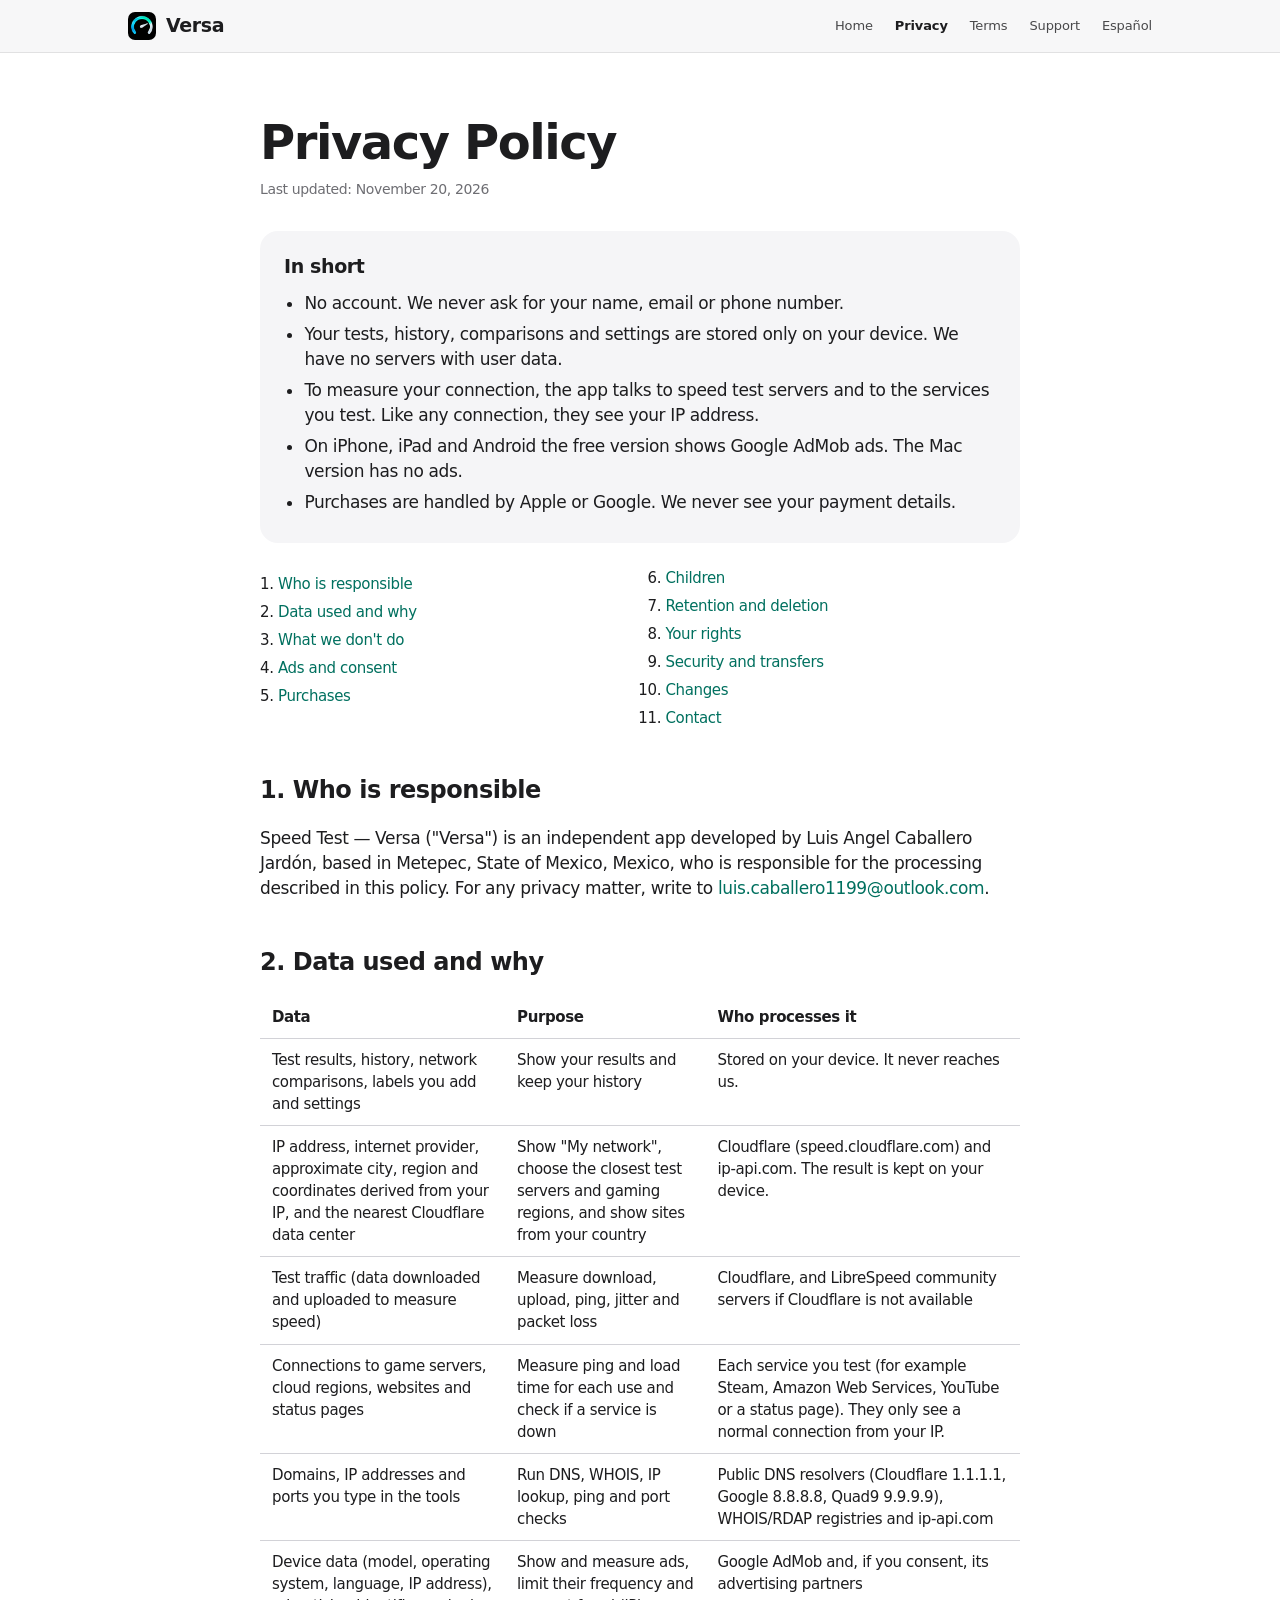
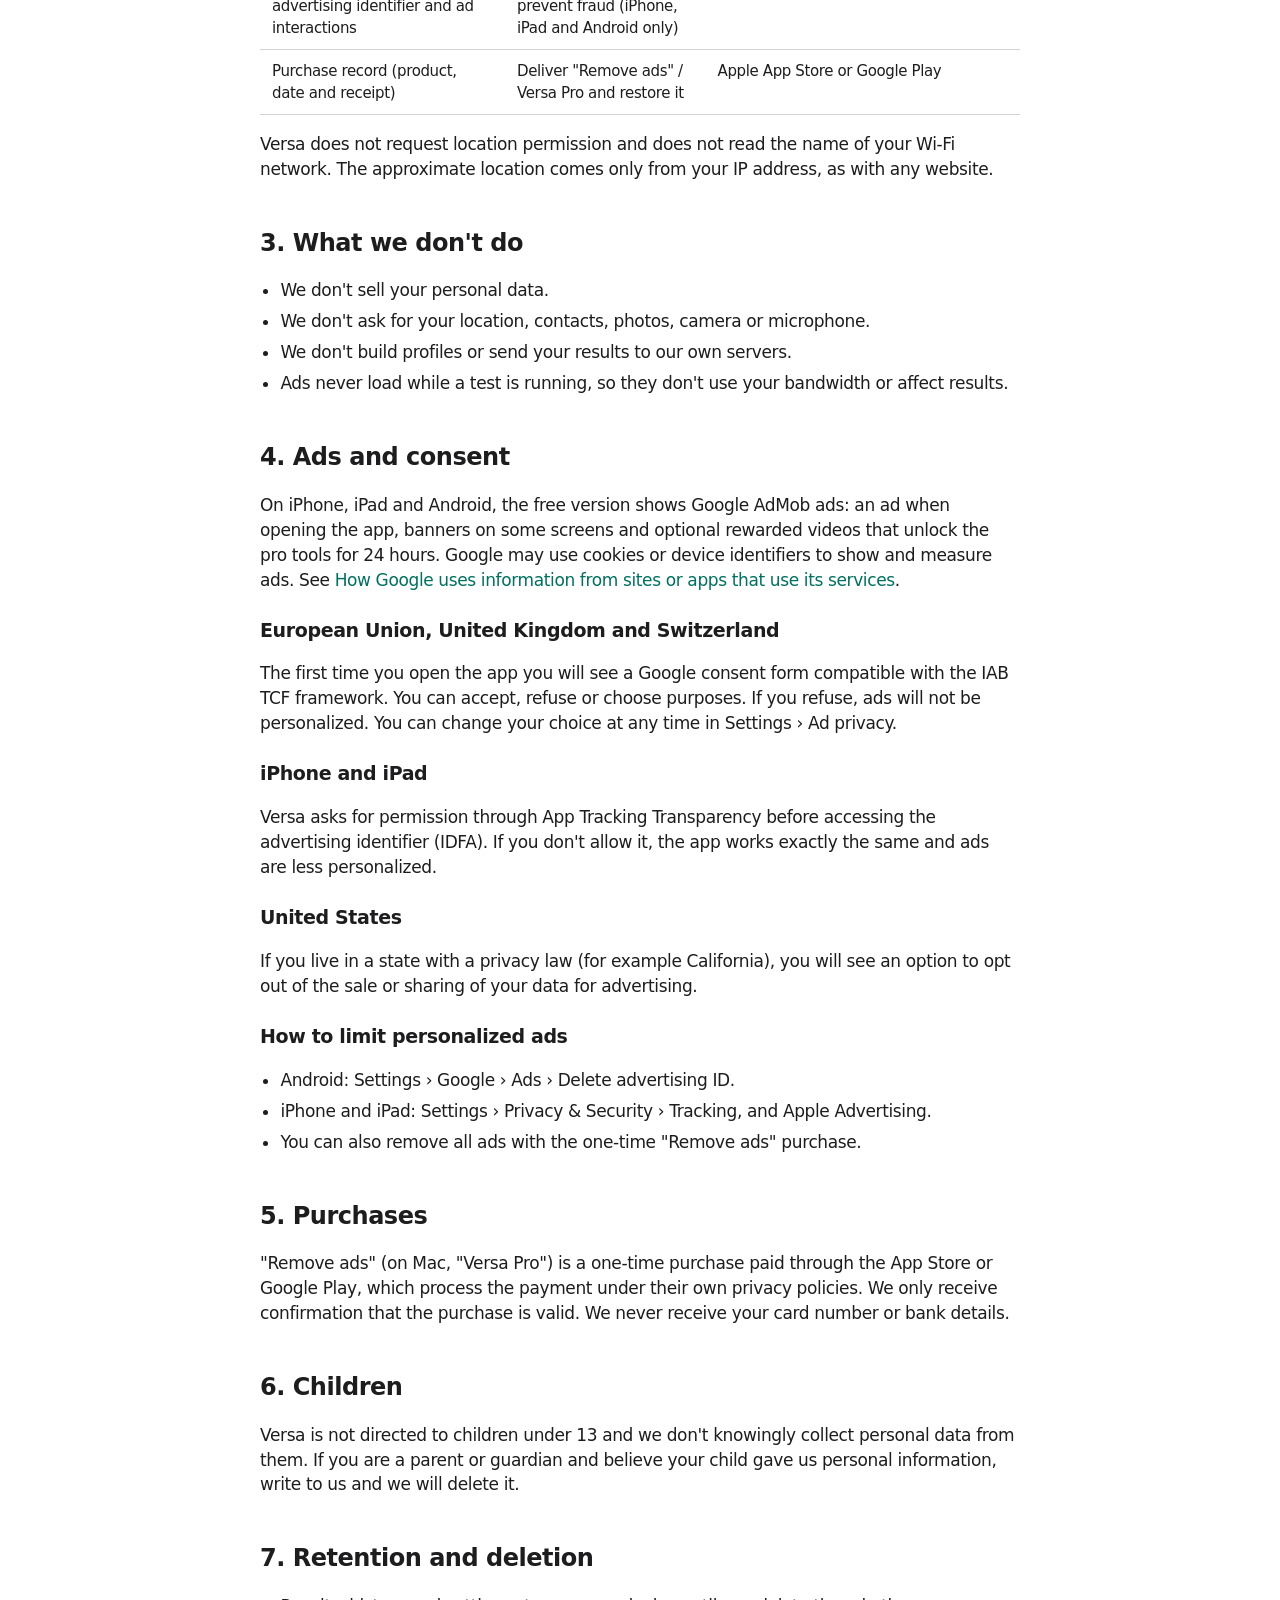
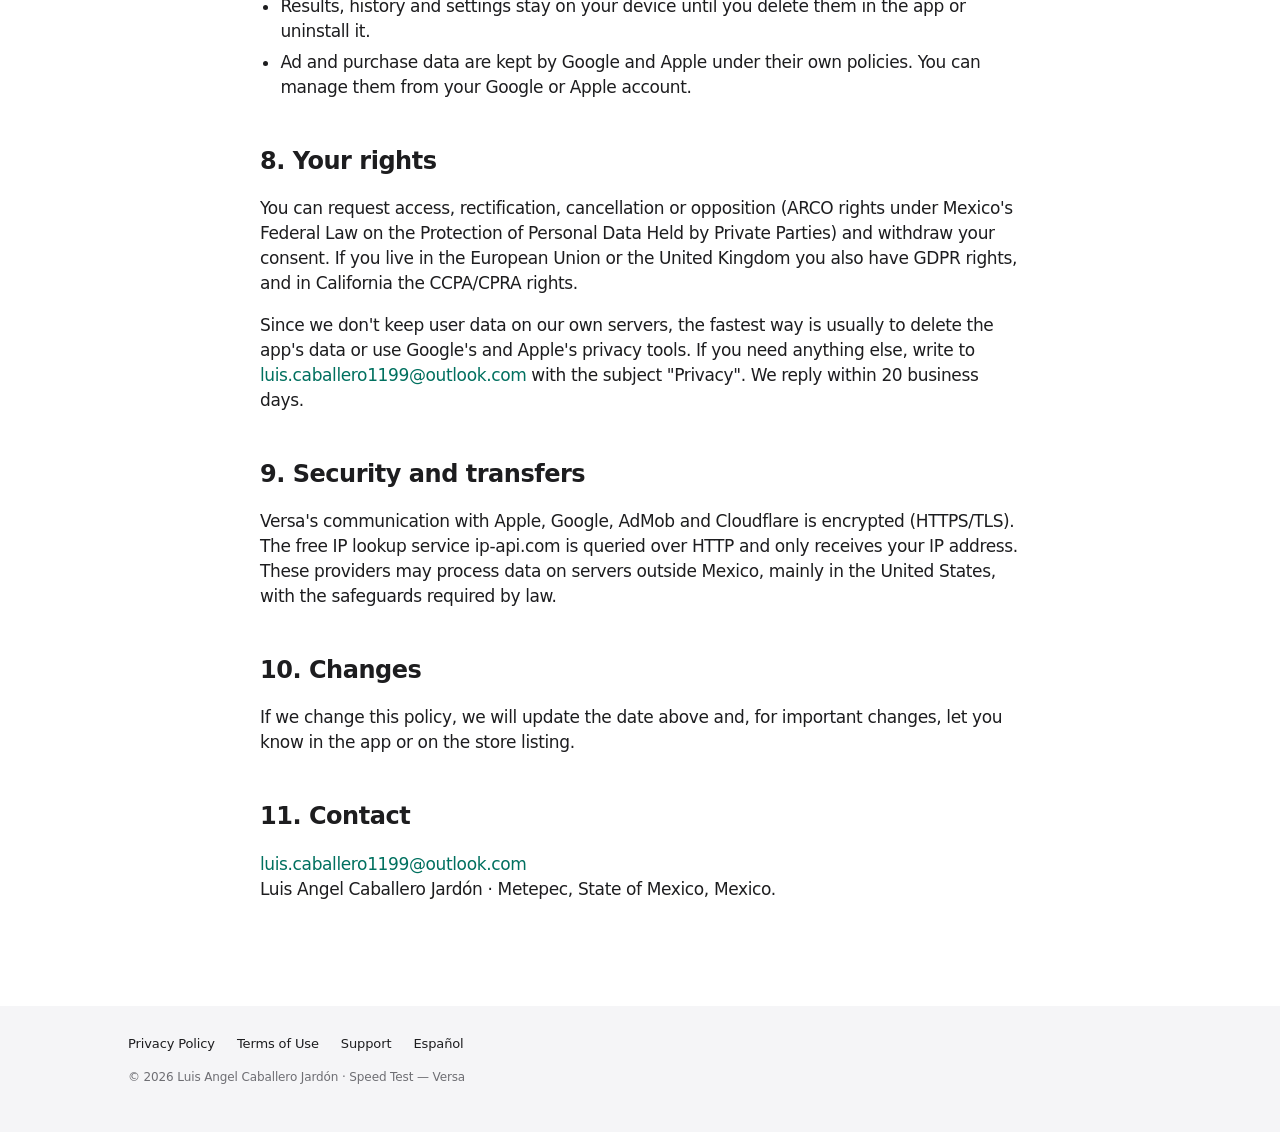
==== privacy.html @ a2a3d4ef "Sitio web de Speed Test — Versa: portada, privacidad, términos y soporte (EN/ES) Co-Authored-By: Cla" ====
<!DOCTYPE html>
<html lang="en">
<head>
  <meta charset="utf-8">
  <meta name="viewport" content="width=device-width, initial-scale=1, viewport-fit=cover">
  <meta name="color-scheme" content="light dark">
  <title>Privacy Policy · Speed Test — Versa</title>
  <meta name="description" content="What data Speed Test — Versa uses, why, who processes it and how to exercise your rights.">
  <link rel="canonical" href="https://llcaballeroll.github.io/Speed_test_versa_web/privacy.html">
  <link rel="alternate" hreflang="en" href="https://llcaballeroll.github.io/Speed_test_versa_web/privacy.html">
  <link rel="alternate" hreflang="es" href="https://llcaballeroll.github.io/Speed_test_versa_web/es/privacy.html">
  <link rel="icon" type="image/png" sizes="32x32" href="assets/img/icon-32.png">
  <link rel="apple-touch-icon" href="assets/img/icon-180.png">
  <link rel="stylesheet" href="css/styles.css">
</head>
<body>
  <a class="skip-link" href="#main">Skip to content</a>
  <header class="nav">
    <nav class="wrap nav-inner" aria-label="Main">
      <a class="brand" href="./"><img src="assets/img/icon-180.png" alt="" width="28" height="28">Versa</a>
      <div class="nav-links">
        <a href="./">Home</a>
        <a href="privacy.html" aria-current="page">Privacy</a>
        <a href="terms.html">Terms</a>
        <a href="support.html">Support</a>
        <a href="es/privacy.html" hreflang="es" lang="es">Español</a>
      </div>
    </nav>
  </header>

  <main id="main" class="doc">
    <div class="wrap">
      <h1>Privacy Policy</h1>
      <p class="updated">Last updated: November 20, 2026</p>

      <section class="summary" aria-labelledby="sum">
        <h2 id="sum">In short</h2>
        <ul>
          <li>No account. We never ask for your name, email or phone number.</li>
          <li>Your tests, history, comparisons and settings are stored only on your device. We have no servers with user data.</li>
          <li>To measure your connection, the app talks to speed test servers and to the services you test. Like any connection, they see your IP address.</li>
          <li>On iPhone, iPad and Android the free version shows Google AdMob ads. The Mac version has no ads.</li>
          <li>Purchases are handled by Apple or Google. We never see your payment details.</li>
        </ul>
      </section>

      <nav class="toc" aria-label="Contents">
        <ol>
          <li><a href="#who">Who is responsible</a></li>
          <li><a href="#data">Data used and why</a></li>
          <li><a href="#not">What we don't do</a></li>
          <li><a href="#ads">Ads and consent</a></li>
          <li><a href="#buy">Purchases</a></li>
          <li><a href="#kids">Children</a></li>
          <li><a href="#keep">Retention and deletion</a></li>
          <li><a href="#rights">Your rights</a></li>
          <li><a href="#security">Security and transfers</a></li>
          <li><a href="#changes">Changes</a></li>
          <li><a href="#contact">Contact</a></li>
        </ol>
      </nav>

      <h2 id="who">1. Who is responsible</h2>
      <p>Speed Test — Versa ("Versa") is an independent app developed by Luis Angel Caballero Jardón, based in Metepec, State of Mexico, Mexico, who is responsible for the processing described in this policy. For any privacy matter, write to <a href="mailto:luis.caballero1199@outlook.com">luis.caballero1199@outlook.com</a>.</p>

      <h2 id="data">2. Data used and why</h2>
      <div class="table-scroll">
        <table>
          <thead><tr><th scope="col">Data</th><th scope="col">Purpose</th><th scope="col">Who processes it</th></tr></thead>
          <tbody>
            <tr><td>Test results, history, network comparisons, labels you add and settings</td><td>Show your results and keep your history</td><td>Stored on your device. It never reaches us.</td></tr>
            <tr><td>IP address, internet provider, approximate city, region and coordinates derived from your IP, and the nearest Cloudflare data center</td><td>Show "My network", choose the closest test servers and gaming regions, and show sites from your country</td><td>Cloudflare (speed.cloudflare.com) and ip-api.com. The result is kept on your device.</td></tr>
            <tr><td>Test traffic (data downloaded and uploaded to measure speed)</td><td>Measure download, upload, ping, jitter and packet loss</td><td>Cloudflare, and LibreSpeed community servers if Cloudflare is not available</td></tr>
            <tr><td>Connections to game servers, cloud regions, websites and status pages</td><td>Measure ping and load time for each use and check if a service is down</td><td>Each service you test (for example Steam, Amazon Web Services, YouTube or a status page). They only see a normal connection from your IP.</td></tr>
            <tr><td>Domains, IP addresses and ports you type in the tools</td><td>Run DNS, WHOIS, IP lookup, ping and port checks</td><td>Public DNS resolvers (Cloudflare 1.1.1.1, Google 8.8.8.8, Quad9 9.9.9.9), WHOIS/RDAP registries and ip-api.com</td></tr>
            <tr><td>Device data (model, operating system, language, IP address), advertising identifier and ad interactions</td><td>Show and measure ads, limit their frequency and prevent fraud (iPhone, iPad and Android only)</td><td>Google AdMob and, if you consent, its advertising partners</td></tr>
            <tr><td>Purchase record (product, date and receipt)</td><td>Deliver "Remove ads" / Versa Pro and restore it</td><td>Apple App Store or Google Play</td></tr>
          </tbody>
        </table>
      </div>
      <p>Versa does not request location permission and does not read the name of your Wi-Fi network. The approximate location comes only from your IP address, as with any website.</p>

      <h2 id="not">3. What we don't do</h2>
      <ul>
        <li>We don't sell your personal data.</li>
        <li>We don't ask for your location, contacts, photos, camera or microphone.</li>
        <li>We don't build profiles or send your results to our own servers.</li>
        <li>Ads never load while a test is running, so they don't use your bandwidth or affect results.</li>
      </ul>

      <h2 id="ads">4. Ads and consent</h2>
      <p>On iPhone, iPad and Android, the free version shows Google AdMob ads: an ad when opening the app, banners on some screens and optional rewarded videos that unlock the pro tools for 24 hours. Google may use cookies or device identifiers to show and measure ads. See <a href="https://policies.google.com/technologies/partner-sites" rel="noopener">How Google uses information from sites or apps that use its services</a>.</p>
      <h3>European Union, United Kingdom and Switzerland</h3>
      <p>The first time you open the app you will see a Google consent form compatible with the IAB TCF framework. You can accept, refuse or choose purposes. If you refuse, ads will not be personalized. You can change your choice at any time in Settings › Ad privacy.</p>
      <h3>iPhone and iPad</h3>
      <p>Versa asks for permission through App Tracking Transparency before accessing the advertising identifier (IDFA). If you don't allow it, the app works exactly the same and ads are less personalized.</p>
      <h3>United States</h3>
      <p>If you live in a state with a privacy law (for example California), you will see an option to opt out of the sale or sharing of your data for advertising.</p>
      <h3>How to limit personalized ads</h3>
      <ul>
        <li>Android: Settings › Google › Ads › Delete advertising ID.</li>
        <li>iPhone and iPad: Settings › Privacy &amp; Security › Tracking, and Apple Advertising.</li>
        <li>You can also remove all ads with the one-time "Remove ads" purchase.</li>
      </ul>

      <h2 id="buy">5. Purchases</h2>
      <p>"Remove ads" (on Mac, "Versa Pro") is a one-time purchase paid through the App Store or Google Play, which process the payment under their own privacy policies. We only receive confirmation that the purchase is valid. We never receive your card number or bank details.</p>

      <h2 id="kids">6. Children</h2>
      <p>Versa is not directed to children under 13 and we don't knowingly collect personal data from them. If you are a parent or guardian and believe your child gave us personal information, write to us and we will delete it.</p>

      <h2 id="keep">7. Retention and deletion</h2>
      <ul>
        <li>Results, history and settings stay on your device until you delete them in the app or uninstall it.</li>
        <li>Ad and purchase data are kept by Google and Apple under their own policies. You can manage them from your Google or Apple account.</li>
      </ul>

      <h2 id="rights">8. Your rights</h2>
      <p>You can request access, rectification, cancellation or opposition (ARCO rights under Mexico's Federal Law on the Protection of Personal Data Held by Private Parties) and withdraw your consent. If you live in the European Union or the United Kingdom you also have GDPR rights, and in California the CCPA/CPRA rights.</p>
      <p>Since we don't keep user data on our own servers, the fastest way is usually to delete the app's data or use Google's and Apple's privacy tools. If you need anything else, write to <a href="mailto:luis.caballero1199@outlook.com?subject=Privacy%20Versa">luis.caballero1199@outlook.com</a> with the subject "Privacy". We reply within 20 business days.</p>

      <h2 id="security">9. Security and transfers</h2>
      <p>Versa's communication with Apple, Google, AdMob and Cloudflare is encrypted (HTTPS/TLS). The free IP lookup service ip-api.com is queried over HTTP and only receives your IP address. These providers may process data on servers outside Mexico, mainly in the United States, with the safeguards required by law.</p>

      <h2 id="changes">10. Changes</h2>
      <p>If we change this policy, we will update the date above and, for important changes, let you know in the app or on the store listing.</p>

      <h2 id="contact">11. Contact</h2>
      <p><a href="mailto:luis.caballero1199@outlook.com">luis.caballero1199@outlook.com</a><br>Luis Angel Caballero Jardón · Metepec, State of Mexico, Mexico.</p>
    </div>
  </main>

  <footer class="footer">
    <div class="wrap">
      <div class="footer-links">
        <a href="privacy.html">Privacy Policy</a>
        <a href="terms.html">Terms of Use</a>
        <a href="support.html">Support</a>
        <a href="es/privacy.html" hreflang="es" lang="es">Español</a>
      </div>
      <p>© 2026 Luis Angel Caballero Jardón · Speed Test — Versa</p>
    </div>
  </footer>
</body>
</html>
---- css/styles.css ----
/* Speed Test — Versa · sitio web
   Chasis inspirado en apple.com: mosaicos a todo lo ancho que alternan claro y oscuro,
   tipografía del sistema (SF Pro en Apple) con tracking negativo en titulares,
   un solo color de acción (el turquesa de la app) y la app como "producto". */

:root {
  color-scheme: light dark;

  /* Tonos crudos */
  --white: #ffffff;
  --parchment: #f5f5f7;
  --ink: #1d1d1f;
  --ink-muted: #6e6e73;      /* 4.9:1 sobre blanco */
  --hairline: #d2d2d7;
  --black: #000000;
  --tile: #161617;
  --tile-2: #1d1d1f;
  --on-dark: #f5f5f7;
  --on-dark-muted: #a1a1a6;  /* 7.6:1 sobre negro */
  --teal-light: #00705f;     /* 6.0:1 sobre blanco, 5.5:1 sobre parchment */
  --teal-dark: #34e0c8;      /* 12:1 sobre negro */

  /* Superficies de la página (cambian con el tema del sistema) */
  --bg: var(--white);
  --bg-alt: var(--parchment);
  --text: var(--ink);
  --text-muted: var(--ink-muted);
  --accent: var(--teal-light);
  --line: var(--hairline);
  --nav-bg: rgb(245 245 247 / 0.8);

  @media (prefers-color-scheme: dark) {
    --bg: var(--black);
    --bg-alt: var(--tile);
    --text: var(--on-dark);
    --text-muted: var(--on-dark-muted);
    --accent: var(--teal-dark);
    --line: #424245;
    --nav-bg: rgb(22 22 23 / 0.8);
  }

  --font: system-ui, -apple-system, BlinkMacSystemFont, "SF Pro Text", "Segoe UI", Inter, Roboto, sans-serif;
  --radius-card: 18px;
  --wrap: 1024px;

  accent-color: var(--accent);
  scrollbar-color: color-mix(in srgb, var(--text) 40%, transparent) transparent;
}

*, *::before, *::after { box-sizing: border-box; }

html {
  -webkit-text-size-adjust: 100%;
  text-size-adjust: 100%;
}

body {
  margin: 0;
  font-family: var(--font);
  font-size: 17px;
  line-height: 1.47;
  letter-spacing: -0.022em;
  background: var(--bg);
  color: var(--text);
  -webkit-font-smoothing: antialiased;
}

img { max-width: 100%; height: auto; display: block; }
a { color: var(--accent); text-decoration: none; }
a:hover { text-decoration: underline; }
:focus-visible { outline: 2px solid var(--accent); outline-offset: 3px; border-radius: 6px; }

.skip-link {
  position: absolute; left: 12px; top: -60px; z-index: 100;
  background: var(--text); color: var(--bg); padding: 10px 16px; border-radius: 8px;
}
.skip-link:focus { top: 12px; }

.visually-hidden {
  position: absolute !important; width: 1px; height: 1px; overflow: hidden;
  clip-path: inset(50%); white-space: nowrap;
}

.wrap { width: min(100% - 32px, var(--wrap)); margin-inline: auto; }

/* ---------- Navegación: barra delgada con vidrio ---------- */
.nav {
  position: sticky; top: 0; z-index: 50;
  background: var(--nav-bg);
  backdrop-filter: saturate(180%) blur(20px);
  -webkit-backdrop-filter: saturate(180%) blur(20px);
  border-bottom: 1px solid color-mix(in srgb, var(--text) 10%, transparent);
}
.nav-inner { display: flex; align-items: center; gap: 20px; height: 52px; }
.brand { display: flex; align-items: center; gap: 10px; color: var(--text); font-weight: 600; font-size: 19px; letter-spacing: -0.02em; }
.brand:hover { text-decoration: none; }
.brand img { width: 28px; height: 28px; border-radius: 7px; }
.nav-links { display: flex; gap: 22px; margin-left: auto; font-size: 13px; letter-spacing: -0.01em; }
.nav-links a { color: var(--text); opacity: 0.8; }
.nav-links a:hover { opacity: 1; text-decoration: none; }
.nav-links a[aria-current="page"] { opacity: 1; font-weight: 600; }
.nav .btn { padding: 5px 14px; font-size: 13px; }
@media (max-width: 700px) {
  .nav-links { display: none; }
  .nav .btn { margin-left: auto; }
}

/* ---------- Botones: píldora de acción ---------- */
.btn {
  display: inline-flex; align-items: center; justify-content: center; gap: 8px;
  min-height: 44px; padding: 11px 22px; border-radius: 980px;
  background: var(--accent); color: var(--bg);
  font-size: 17px; font-weight: 400; letter-spacing: -0.01em;
  border: 1px solid var(--accent);
  transition: transform 0.15s ease, background-color 0.2s ease, color 0.2s ease;
  touch-action: manipulation;
}
.btn:hover { text-decoration: none; }
.btn:active { transform: scale(0.97); }
.btn.ghost { background: transparent; color: var(--accent); }
.btn.ghost:hover { background: var(--accent); color: var(--bg); }
.btn svg { width: 18px; height: 18px; flex: none; fill: currentColor; }
.btn[aria-disabled="true"] { opacity: 0.55; pointer-events: none; }
.nav .btn { min-height: 28px; }

.btn-row { display: flex; flex-wrap: wrap; gap: 12px; justify-content: center; margin-top: 28px; }
.soon { margin-top: 14px; font-size: 14px; color: var(--text-muted); }

/* ---------- Mosaicos ---------- */
.tile { padding: 88px 0 0; overflow: hidden; text-align: center; }
.tile.alt { background: var(--bg-alt); }
.tile.dark { background: var(--black); color: var(--on-dark); --text-muted: var(--on-dark-muted); --accent: var(--teal-dark); --bg: var(--black); color-scheme: dark; }
.tile.dark.tile-2 { background: var(--tile); --bg: var(--tile); }

.eyebrow { font-size: 17px; font-weight: 600; color: var(--accent); margin: 0 0 8px; letter-spacing: -0.01em; }
h1, h2, h3 { margin: 0; font-weight: 600; text-wrap: balance; }
.display { font-size: clamp(40px, 7vw, 80px); line-height: 1.05; letter-spacing: -0.035em; }
.headline { font-size: clamp(32px, 5vw, 56px); line-height: 1.07; letter-spacing: -0.03em; }
.lead { font-size: clamp(19px, 2.4vw, 24px); line-height: 1.35; color: var(--text-muted); margin: 16px auto 0; max-width: 40ch; text-wrap: pretty; letter-spacing: -0.015em; }

/* La app es el "producto": captura con esquinas de pantalla y la única sombra del sistema */
.screen {
  border-radius: clamp(22px, 4.2vw, 46px);
  box-shadow: rgb(0 0 0 / 0.22) 3px 5px 30px 0;
  border: 1px solid color-mix(in srgb, var(--text) 12%, transparent);
}
.tile.dark .screen { box-shadow: 0 0 0 1px rgb(255 255 255 / 0.08), 0 30px 80px rgb(52 224 200 / 0.12); }

.stage { margin: 56px auto 0; display: flex; justify-content: center; align-items: flex-end; gap: clamp(12px, 3vw, 36px); }
.stage .screen { width: min(36vw, 330px); }
.stage .screen.side { width: min(28vw, 270px); margin-bottom: 40px; }
.stage.crop { max-height: 620px; overflow: hidden; align-items: flex-start; mask-image: linear-gradient(#000 82%, transparent); -webkit-mask-image: linear-gradient(#000 82%, transparent); }
@media (max-width: 640px) {
  .stage .screen.side { display: none; }
  .stage .screen { width: min(78vw, 330px); }
}

/* Lista de usos con íconos */
.uses { list-style: none; padding: 0; margin: 40px auto 0; display: grid; grid-template-columns: repeat(auto-fit, minmax(150px, 1fr)); gap: 12px; max-width: 900px; }
.uses li { background: var(--bg); border-radius: var(--radius-card); padding: 20px 16px; text-align: left; }
.tile:not(.alt) .uses li { background: var(--bg-alt); }
.uses strong { display: block; font-size: 17px; }
.uses span { font-size: 14px; color: var(--text-muted); line-height: 1.4; display: block; margin-top: 4px; }
.uses .ico { font-size: 0; width: 28px; height: 28px; margin-bottom: 10px; color: var(--accent); }
.uses .ico svg { width: 28px; height: 28px; fill: none; stroke: currentColor; stroke-width: 1.8; stroke-linecap: round; stroke-linejoin: round; }

/* Pasos de comparar */
.steps { counter-reset: s; list-style: none; padding: 0; margin: 36px auto 0; display: grid; grid-template-columns: repeat(auto-fit, minmax(220px, 1fr)); gap: 24px; max-width: 900px; text-align: left; }
.steps li { counter-increment: s; }
.steps li::before { content: counter(s); display: grid; place-items: center; width: 32px; height: 32px; border-radius: 50%; background: var(--accent); color: var(--bg); font-weight: 600; font-size: 15px; margin-bottom: 10px; }
.steps strong { display: block; }
.steps span { color: var(--text-muted); font-size: 15px; }

/* Cifras */
.facts { display: grid; grid-template-columns: repeat(auto-fit, minmax(160px, 1fr)); gap: 28px; max-width: 900px; margin: 44px auto 0; }
.facts b { display: block; font-size: clamp(36px, 5vw, 52px); font-weight: 600; letter-spacing: -0.03em; line-height: 1.1; color: var(--accent); }
.facts span { color: var(--text-muted); font-size: 15px; }

/* Galería deslizable (scroll nativo con imán) */
.gallery { margin-top: 48px; padding-bottom: 88px; }
.gallery-track {
  display: flex; gap: 20px; overflow-x: auto; padding: 8px max(16px, (100vw - var(--wrap)) / 2) 24px;
  scroll-snap-type: x mandatory; scroll-padding-inline: max(16px, (100vw - var(--wrap)) / 2);
  overscroll-behavior-x: contain; scrollbar-width: thin;
}
.gallery-track:focus-visible { outline-offset: -4px; }
.gallery-track figure { margin: 0; flex: 0 0 auto; width: min(62vw, 260px); scroll-snap-align: start; }
.gallery-track figcaption { font-size: 14px; color: var(--text-muted); margin-top: 12px; text-align: left; }
@media (prefers-reduced-motion: no-preference) { .gallery-track { scroll-behavior: smooth; } }

/* Plataformas */
.devices { display: grid; grid-template-columns: repeat(auto-fit, minmax(240px, 1fr)); gap: 20px; max-width: 980px; margin: 44px auto 0; padding-bottom: 88px; }
.device { background: var(--bg); border-radius: var(--radius-card); padding: 28px 24px 0; overflow: hidden; display: flex; flex-direction: column; text-align: left; }
.tile:not(.alt) .device { background: var(--bg-alt); }
.device h3 { font-size: 24px; letter-spacing: -0.02em; }
.device p { margin: 6px 0 20px; color: var(--text-muted); font-size: 15px; }
.device img { margin-top: auto; border-radius: 14px 14px 0 0; box-shadow: rgb(0 0 0 / 0.16) 0 4px 24px; }

.tile > .wrap > .pad-b { padding-bottom: 88px; }
.privacy-points { list-style: none; padding: 0; margin: 36px auto 0; max-width: 760px; display: grid; gap: 14px; text-align: left; }
.privacy-points li { padding: 18px 20px; border-radius: var(--radius-card); background: var(--bg-alt); }
.tile.alt .privacy-points li { background: var(--bg); }

/* Aparición suave: el estado final es el visible; solo se anima si el usuario lo permite */
@media (prefers-reduced-motion: no-preference) {
  .js .reveal { opacity: 0; translate: 0 24px; transition: opacity 0.7s ease, translate 0.7s cubic-bezier(.2,.7,.2,1); }
  .js .reveal.visible { opacity: 1; translate: 0 0; }
}

/* ---------- Páginas de texto (legal / soporte) ---------- */
.doc { padding: 64px 0 88px; }
.doc .wrap { max-width: 760px; }
.doc h1 { font-size: clamp(36px, 5vw, 48px); letter-spacing: -0.03em; line-height: 1.08; }
.doc .updated { color: var(--text-muted); font-size: 14px; margin-top: 10px; }
.doc h2 { font-size: 24px; letter-spacing: -0.02em; margin: 44px 0 10px; scroll-margin-top: 72px; }
.doc h3 { font-size: 19px; margin: 24px 0 6px; }
.doc p, .doc li { color: var(--text); }
.doc ul { padding-left: 1.2em; }
.doc li { margin: 6px 0; }
.summary { background: var(--bg-alt); border-radius: var(--radius-card); padding: 22px 24px; margin-top: 32px; }
.summary h2 { margin-top: 0; font-size: 19px; }
.summary ul { margin: 0; }
.toc { margin-top: 24px; font-size: 15px; columns: 2 220px; }
.toc ol { margin: 0; padding-left: 1.2em; }
.table-scroll { overflow-x: auto; margin: 16px 0; }
table { border-collapse: collapse; width: 100%; font-size: 15px; min-width: 560px; }
th, td { text-align: left; vertical-align: top; padding: 10px 12px; border-bottom: 1px solid var(--line); }
th { font-weight: 600; }
details { border-bottom: 1px solid var(--line); padding: 14px 0; }
summary { cursor: pointer; font-weight: 600; font-size: 17px; }
details p { margin: 10px 0 0; color: var(--text-muted); }

/* ---------- Pie ---------- */
.footer { background: var(--bg-alt); color: var(--text-muted); font-size: 12px; padding: 28px 0 40px; letter-spacing: -0.01em; }
.tile.alt + .footer { border-top: 1px solid var(--line); }
.footer-links { display: flex; flex-wrap: wrap; gap: 8px 22px; margin-bottom: 14px; }
.footer-links a { color: var(--text); font-size: 13px; }
.footer p { margin: 6px 0; line-height: 1.5; }
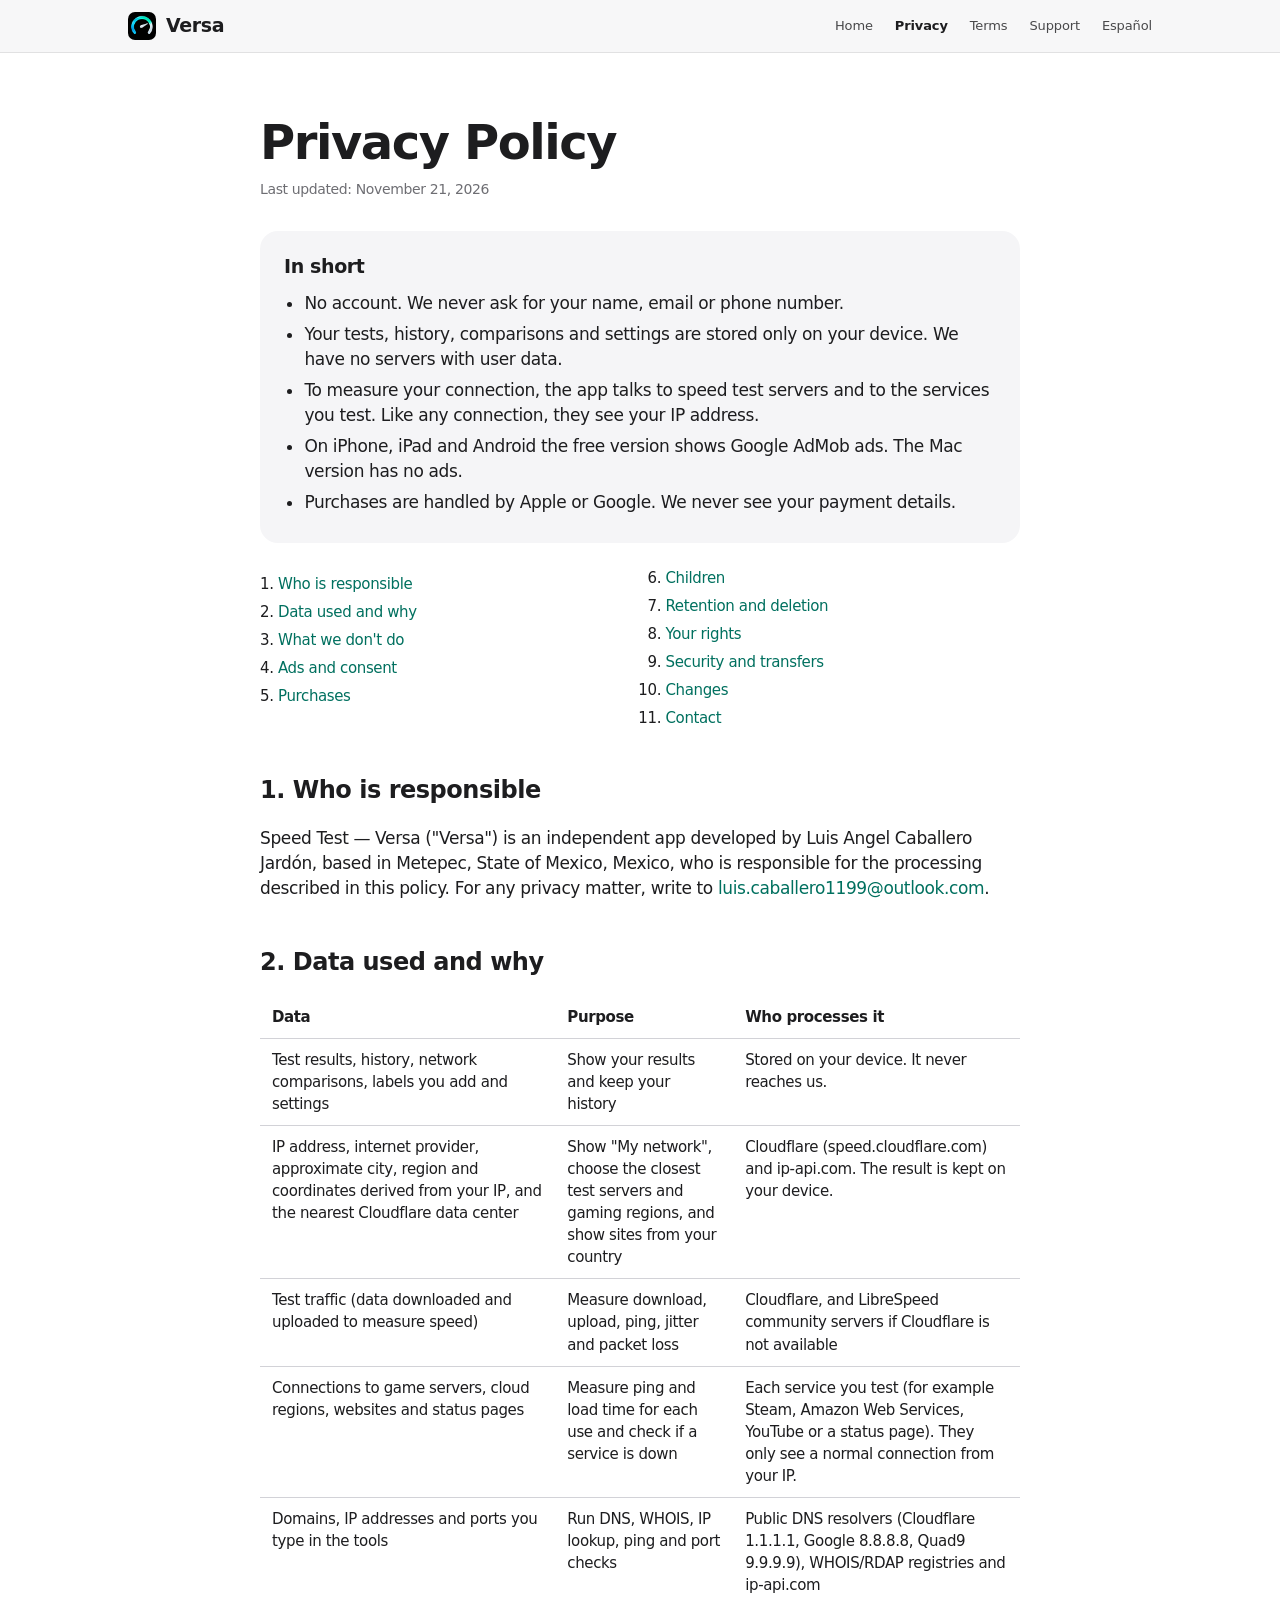
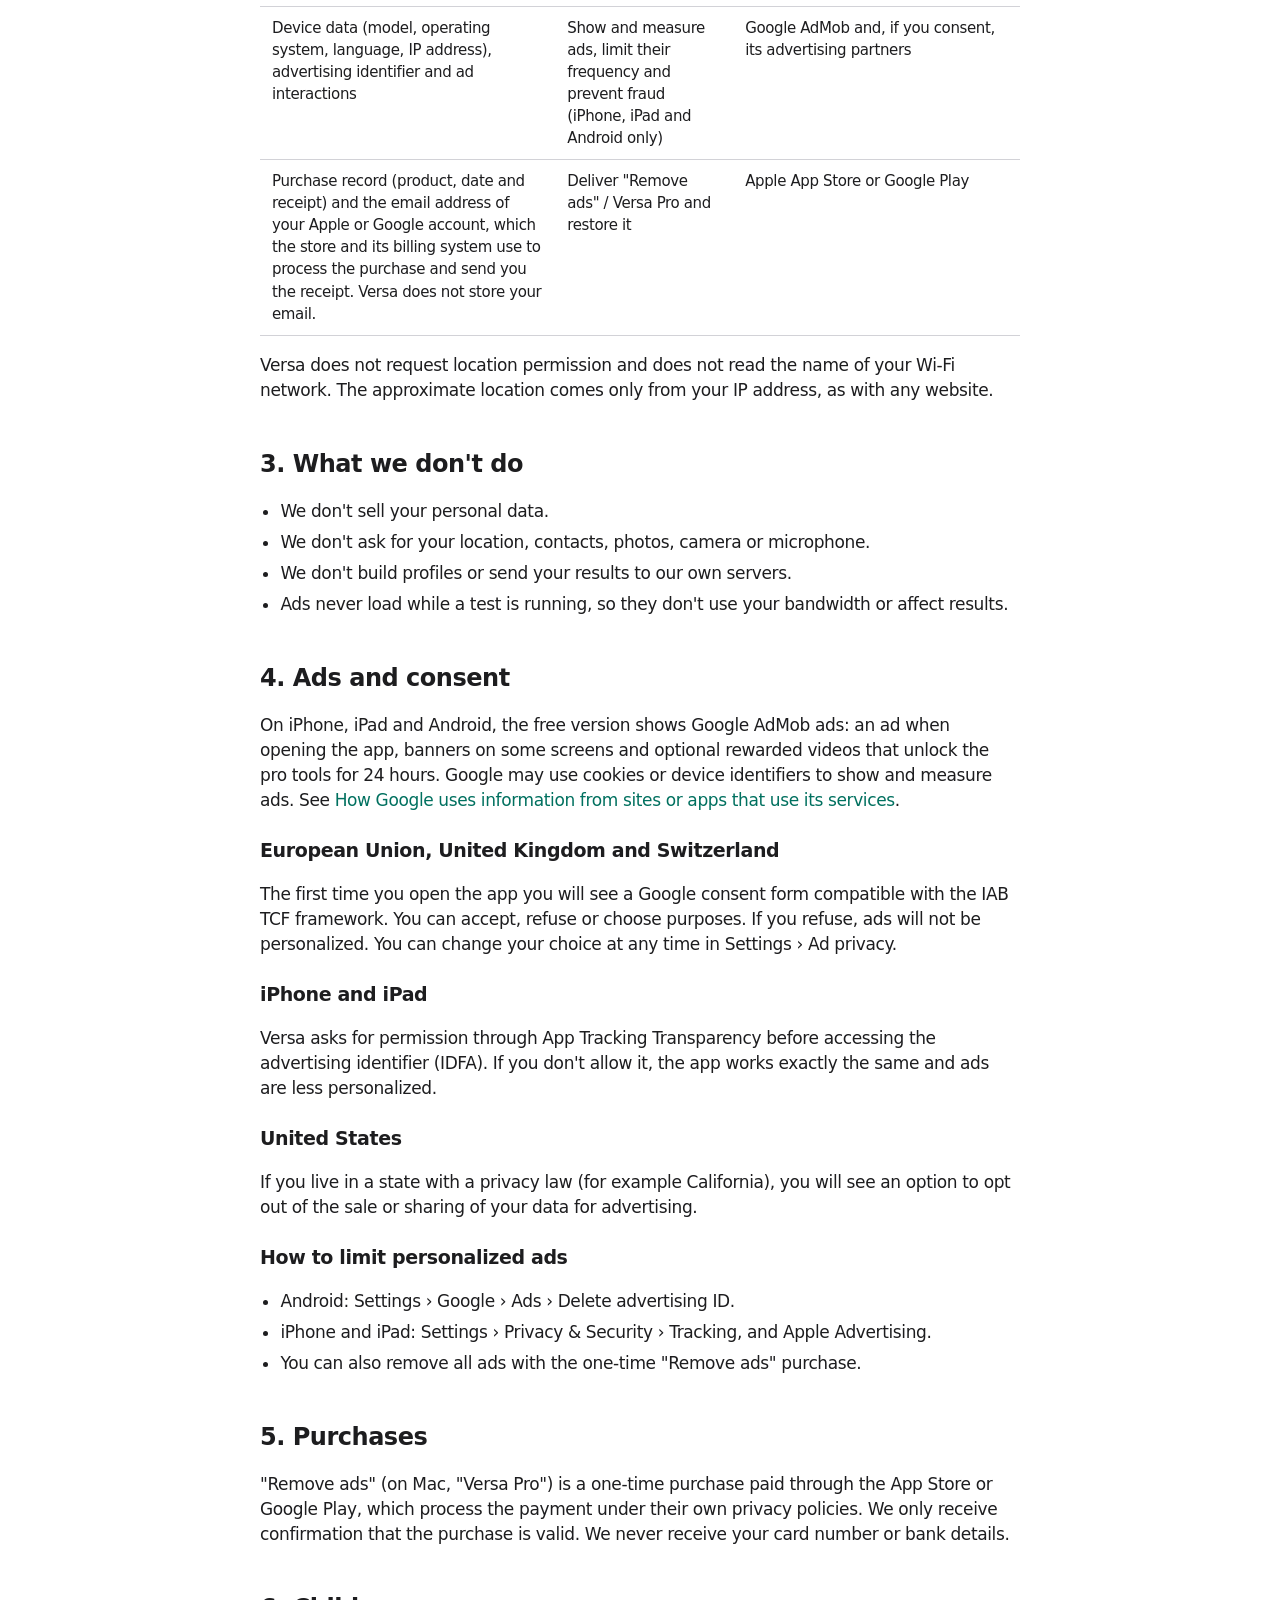
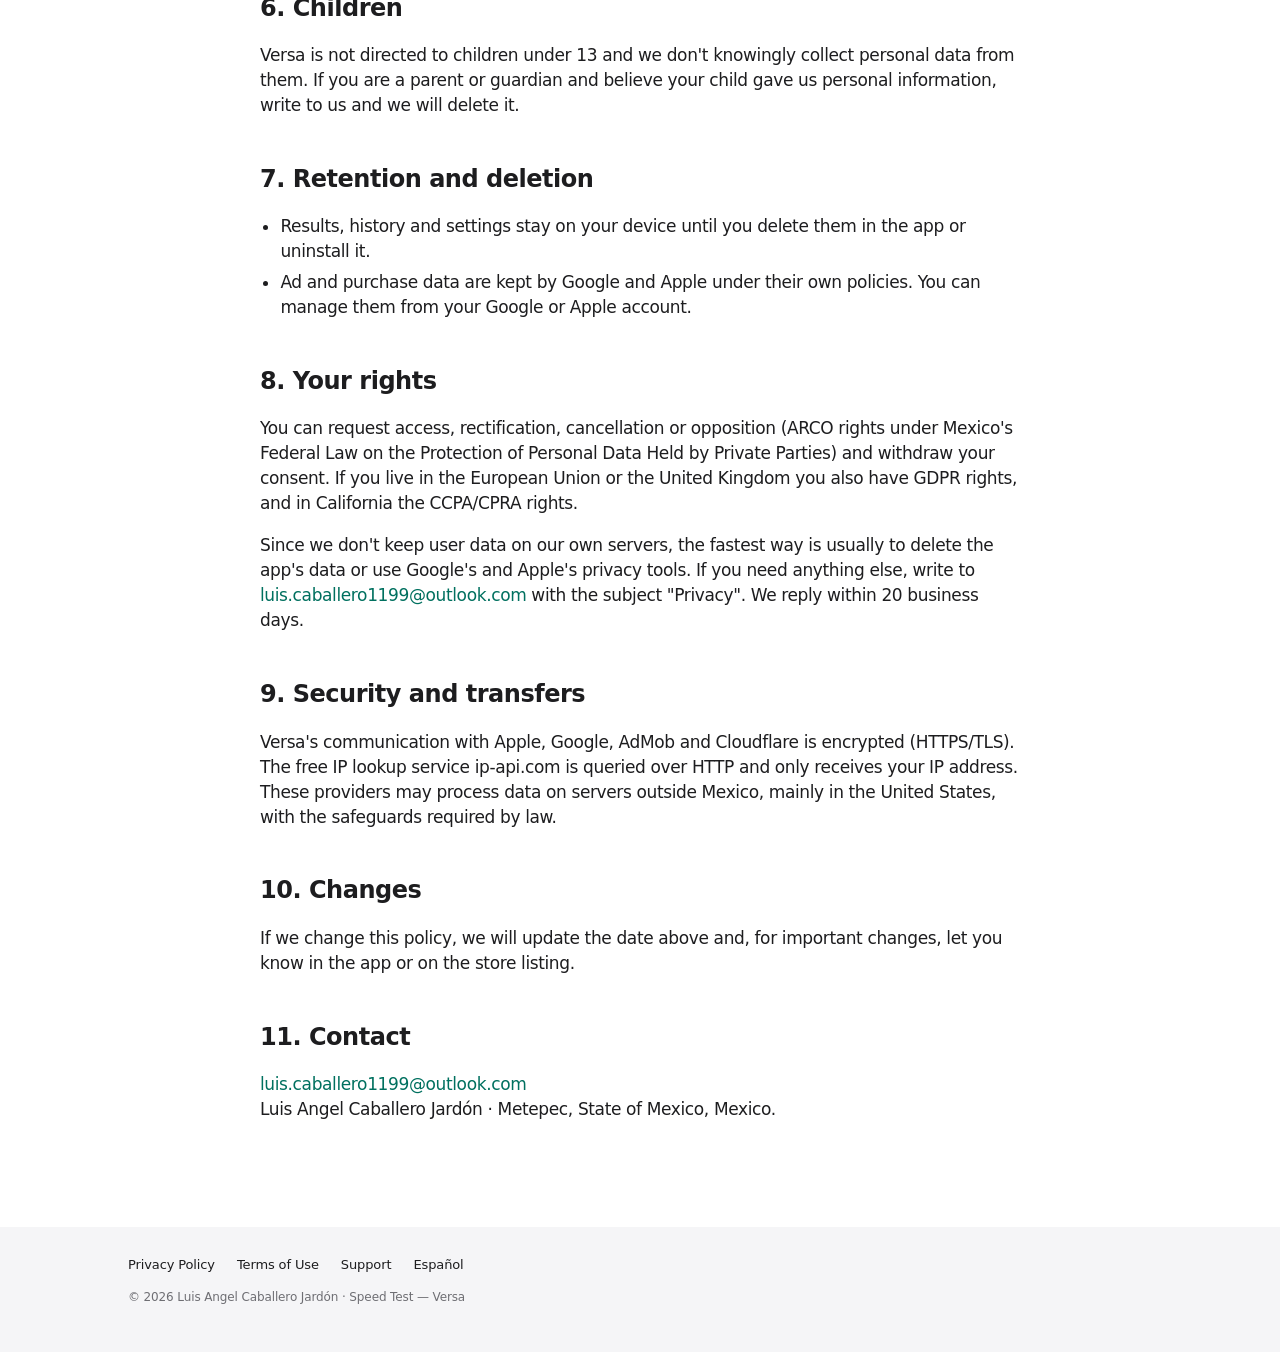
==== commit 241bb67e: "Privacidad: correo de la cuenta usado por la tienda en compras (Play Seguridad de los datos) Co-Auth" ====
--- a/privacy.html
+++ b/privacy.html
@@ -31,7 +31,7 @@
   <main id="main" class="doc">
     <div class="wrap">
       <h1>Privacy Policy</h1>
-      <p class="updated">Last updated: November 20, 2026</p>
+      <p class="updated">Last updated: November 21, 2026</p>
 
       <section class="summary" aria-labelledby="sum">
         <h2 id="sum">In short</h2>
@@ -74,7 +74,7 @@
             <tr><td>Connections to game servers, cloud regions, websites and status pages</td><td>Measure ping and load time for each use and check if a service is down</td><td>Each service you test (for example Steam, Amazon Web Services, YouTube or a status page). They only see a normal connection from your IP.</td></tr>
             <tr><td>Domains, IP addresses and ports you type in the tools</td><td>Run DNS, WHOIS, IP lookup, ping and port checks</td><td>Public DNS resolvers (Cloudflare 1.1.1.1, Google 8.8.8.8, Quad9 9.9.9.9), WHOIS/RDAP registries and ip-api.com</td></tr>
             <tr><td>Device data (model, operating system, language, IP address), advertising identifier and ad interactions</td><td>Show and measure ads, limit their frequency and prevent fraud (iPhone, iPad and Android only)</td><td>Google AdMob and, if you consent, its advertising partners</td></tr>
-            <tr><td>Purchase record (product, date and receipt)</td><td>Deliver "Remove ads" / Versa Pro and restore it</td><td>Apple App Store or Google Play</td></tr>
+            <tr><td>Purchase record (product, date and receipt) and the email address of your Apple or Google account, which the store and its billing system use to process the purchase and send you the receipt. Versa does not store your email.</td><td>Deliver "Remove ads" / Versa Pro and restore it</td><td>Apple App Store or Google Play</td></tr>
           </tbody>
         </table>
       </div>
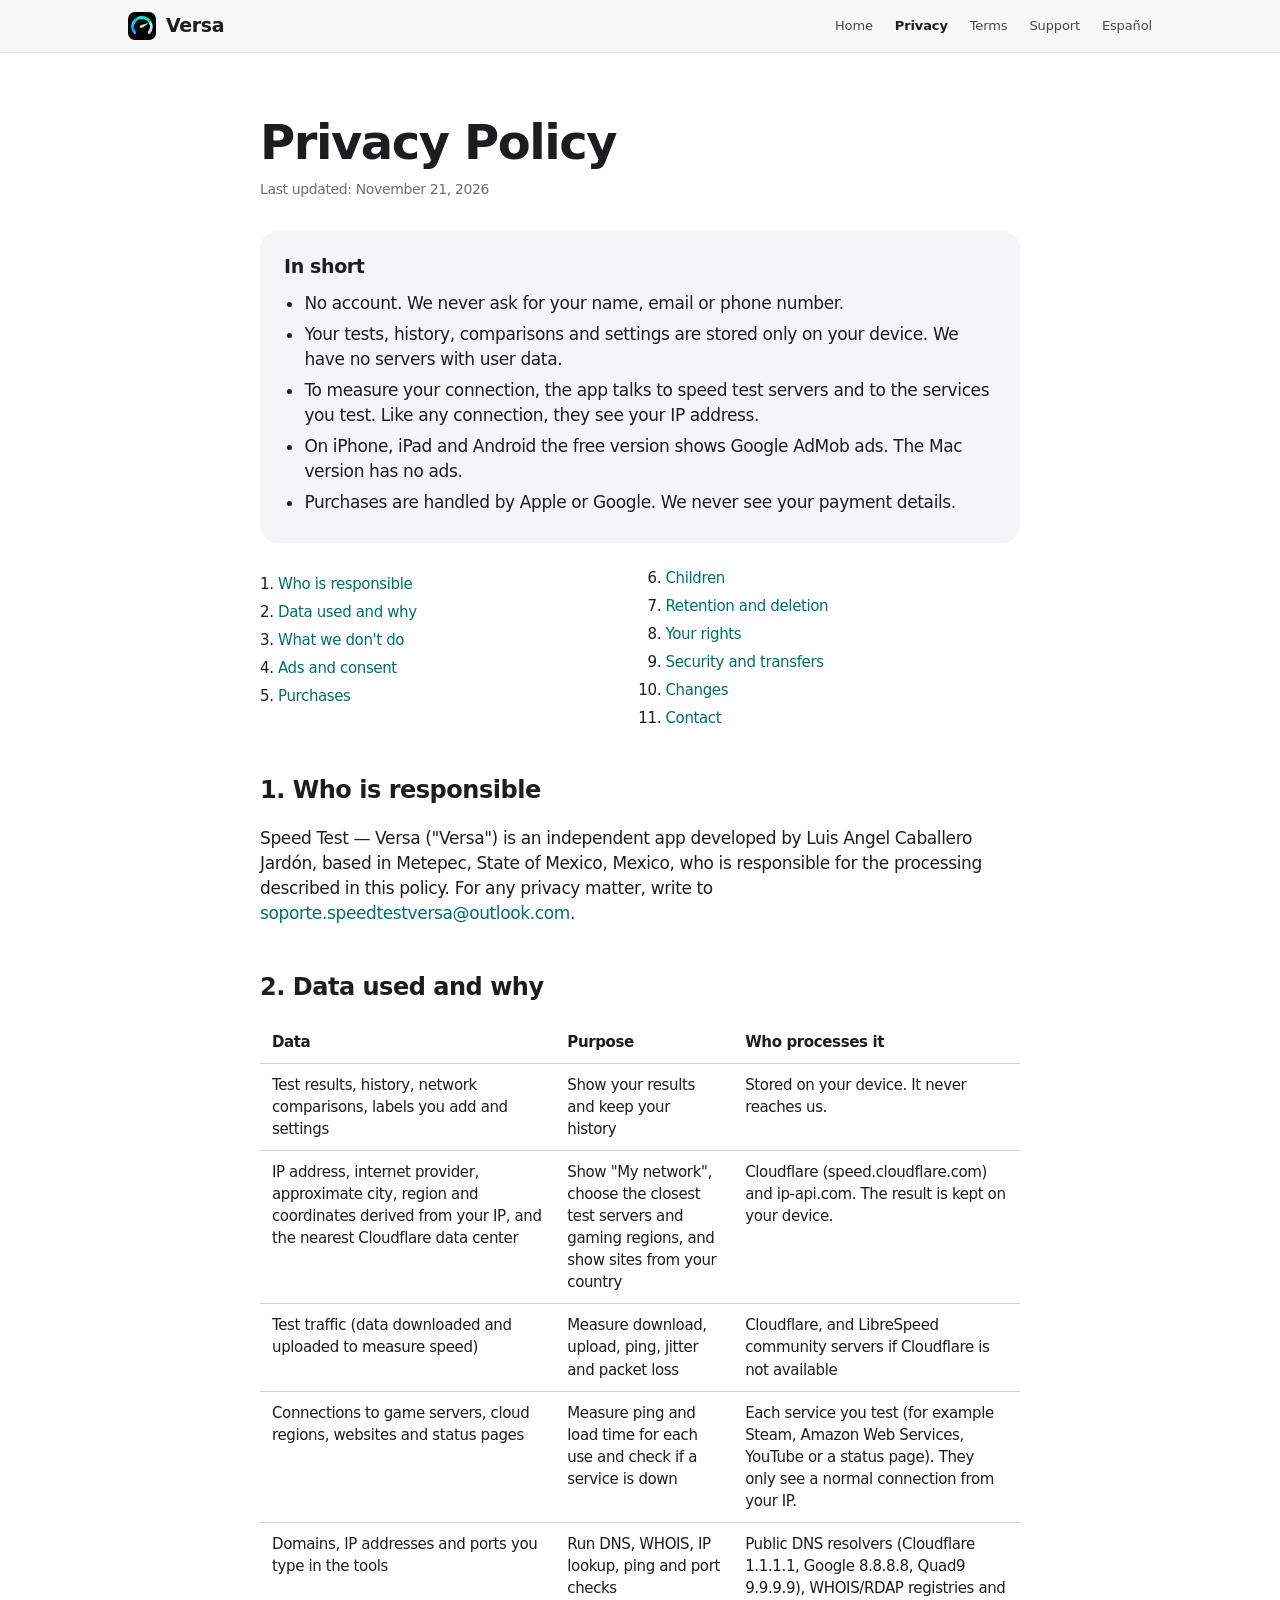
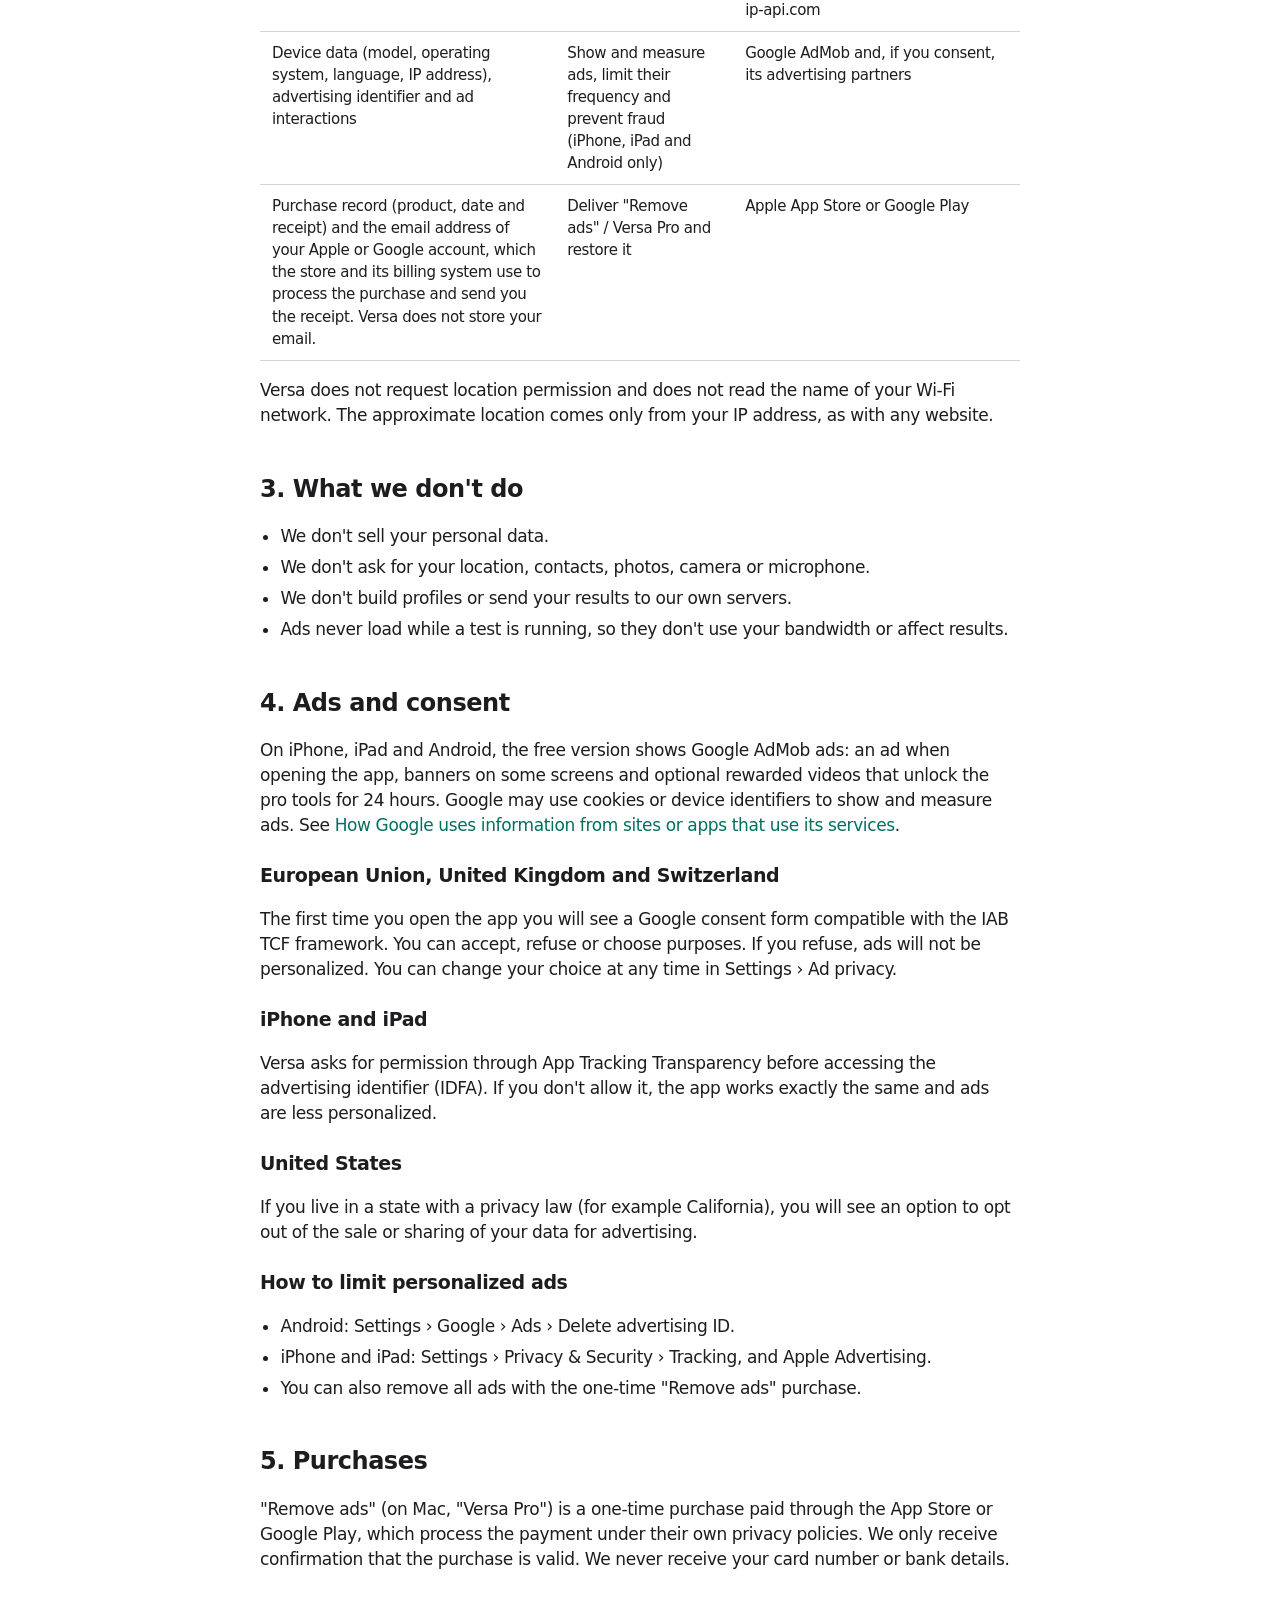
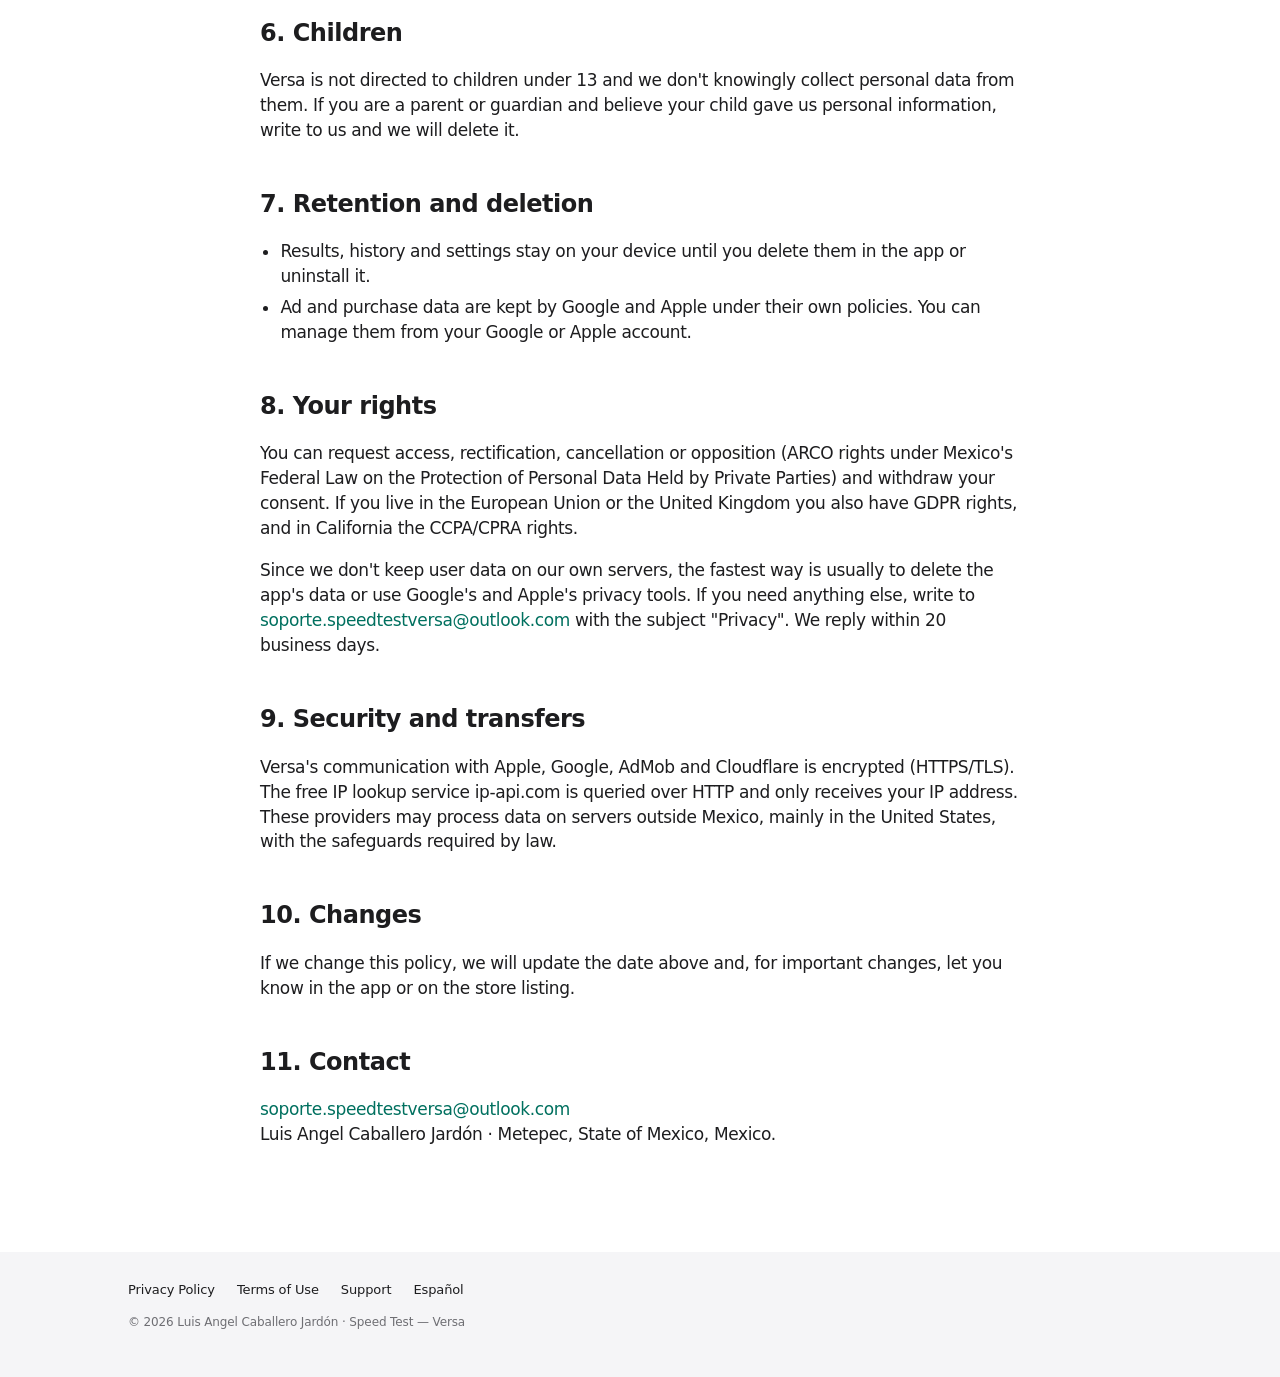
==== commit edb0f281: "Correo de soporte nuevo: soporte.speedtestversa@outlook.com Co-Authored-By: Claude Opus 5.5 <noreply" ====
--- a/privacy.html
+++ b/privacy.html
@@ -61,7 +61,7 @@
       </nav>
 
       <h2 id="who">1. Who is responsible</h2>
-      <p>Speed Test — Versa ("Versa") is an independent app developed by Luis Angel Caballero Jardón, based in Metepec, State of Mexico, Mexico, who is responsible for the processing described in this policy. For any privacy matter, write to <a href="mailto:luis.caballero1199@outlook.com">luis.caballero1199@outlook.com</a>.</p>
+      <p>Speed Test — Versa ("Versa") is an independent app developed by Luis Angel Caballero Jardón, based in Metepec, State of Mexico, Mexico, who is responsible for the processing described in this policy. For any privacy matter, write to <a href="mailto:soporte.speedtestversa@outlook.com">soporte.speedtestversa@outlook.com</a>.</p>
 
       <h2 id="data">2. Data used and why</h2>
       <div class="table-scroll">
@@ -117,7 +117,7 @@
 
       <h2 id="rights">8. Your rights</h2>
       <p>You can request access, rectification, cancellation or opposition (ARCO rights under Mexico's Federal Law on the Protection of Personal Data Held by Private Parties) and withdraw your consent. If you live in the European Union or the United Kingdom you also have GDPR rights, and in California the CCPA/CPRA rights.</p>
-      <p>Since we don't keep user data on our own servers, the fastest way is usually to delete the app's data or use Google's and Apple's privacy tools. If you need anything else, write to <a href="mailto:luis.caballero1199@outlook.com?subject=Privacy%20Versa">luis.caballero1199@outlook.com</a> with the subject "Privacy". We reply within 20 business days.</p>
+      <p>Since we don't keep user data on our own servers, the fastest way is usually to delete the app's data or use Google's and Apple's privacy tools. If you need anything else, write to <a href="mailto:soporte.speedtestversa@outlook.com?subject=Privacy%20Versa">soporte.speedtestversa@outlook.com</a> with the subject "Privacy". We reply within 20 business days.</p>
 
       <h2 id="security">9. Security and transfers</h2>
       <p>Versa's communication with Apple, Google, AdMob and Cloudflare is encrypted (HTTPS/TLS). The free IP lookup service ip-api.com is queried over HTTP and only receives your IP address. These providers may process data on servers outside Mexico, mainly in the United States, with the safeguards required by law.</p>
@@ -126,7 +126,7 @@
       <p>If we change this policy, we will update the date above and, for important changes, let you know in the app or on the store listing.</p>
 
       <h2 id="contact">11. Contact</h2>
-      <p><a href="mailto:luis.caballero1199@outlook.com">luis.caballero1199@outlook.com</a><br>Luis Angel Caballero Jardón · Metepec, State of Mexico, Mexico.</p>
+      <p><a href="mailto:soporte.speedtestversa@outlook.com">soporte.speedtestversa@outlook.com</a><br>Luis Angel Caballero Jardón · Metepec, State of Mexico, Mexico.</p>
     </div>
   </main>
 
